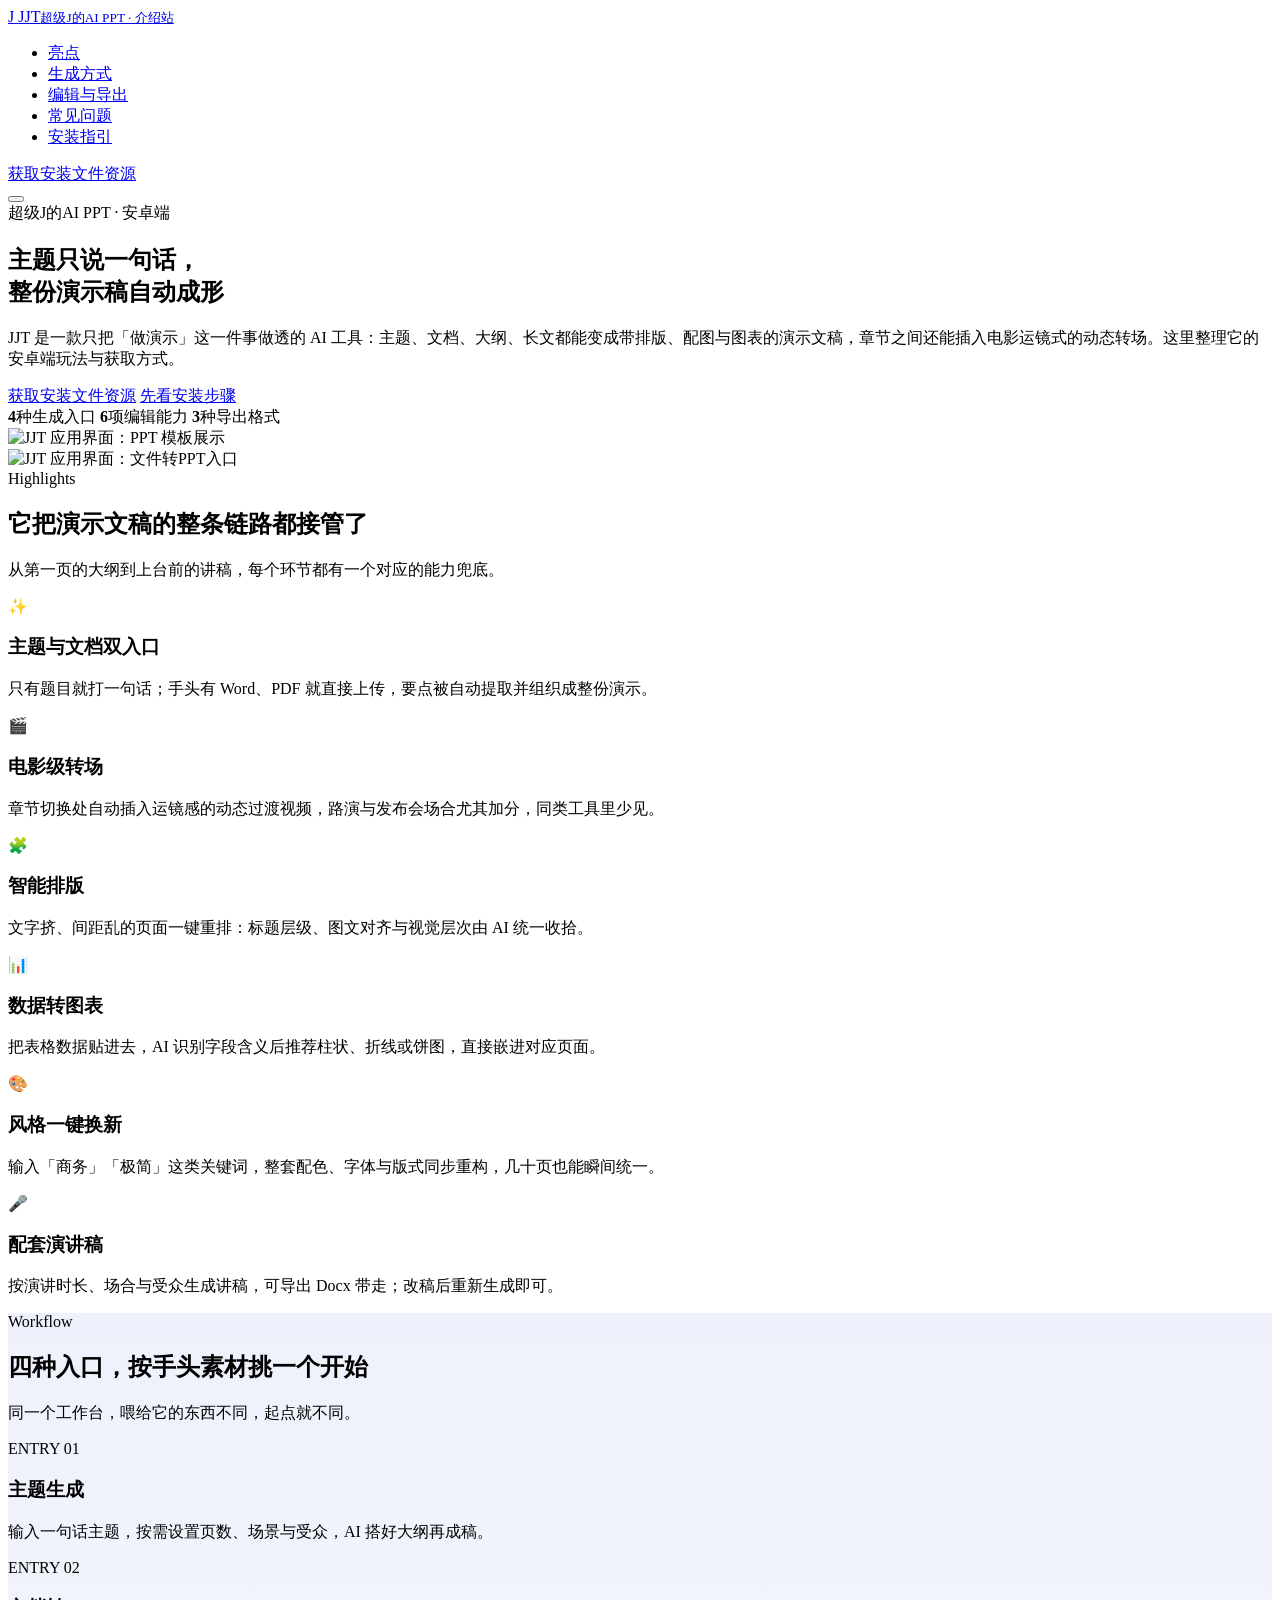
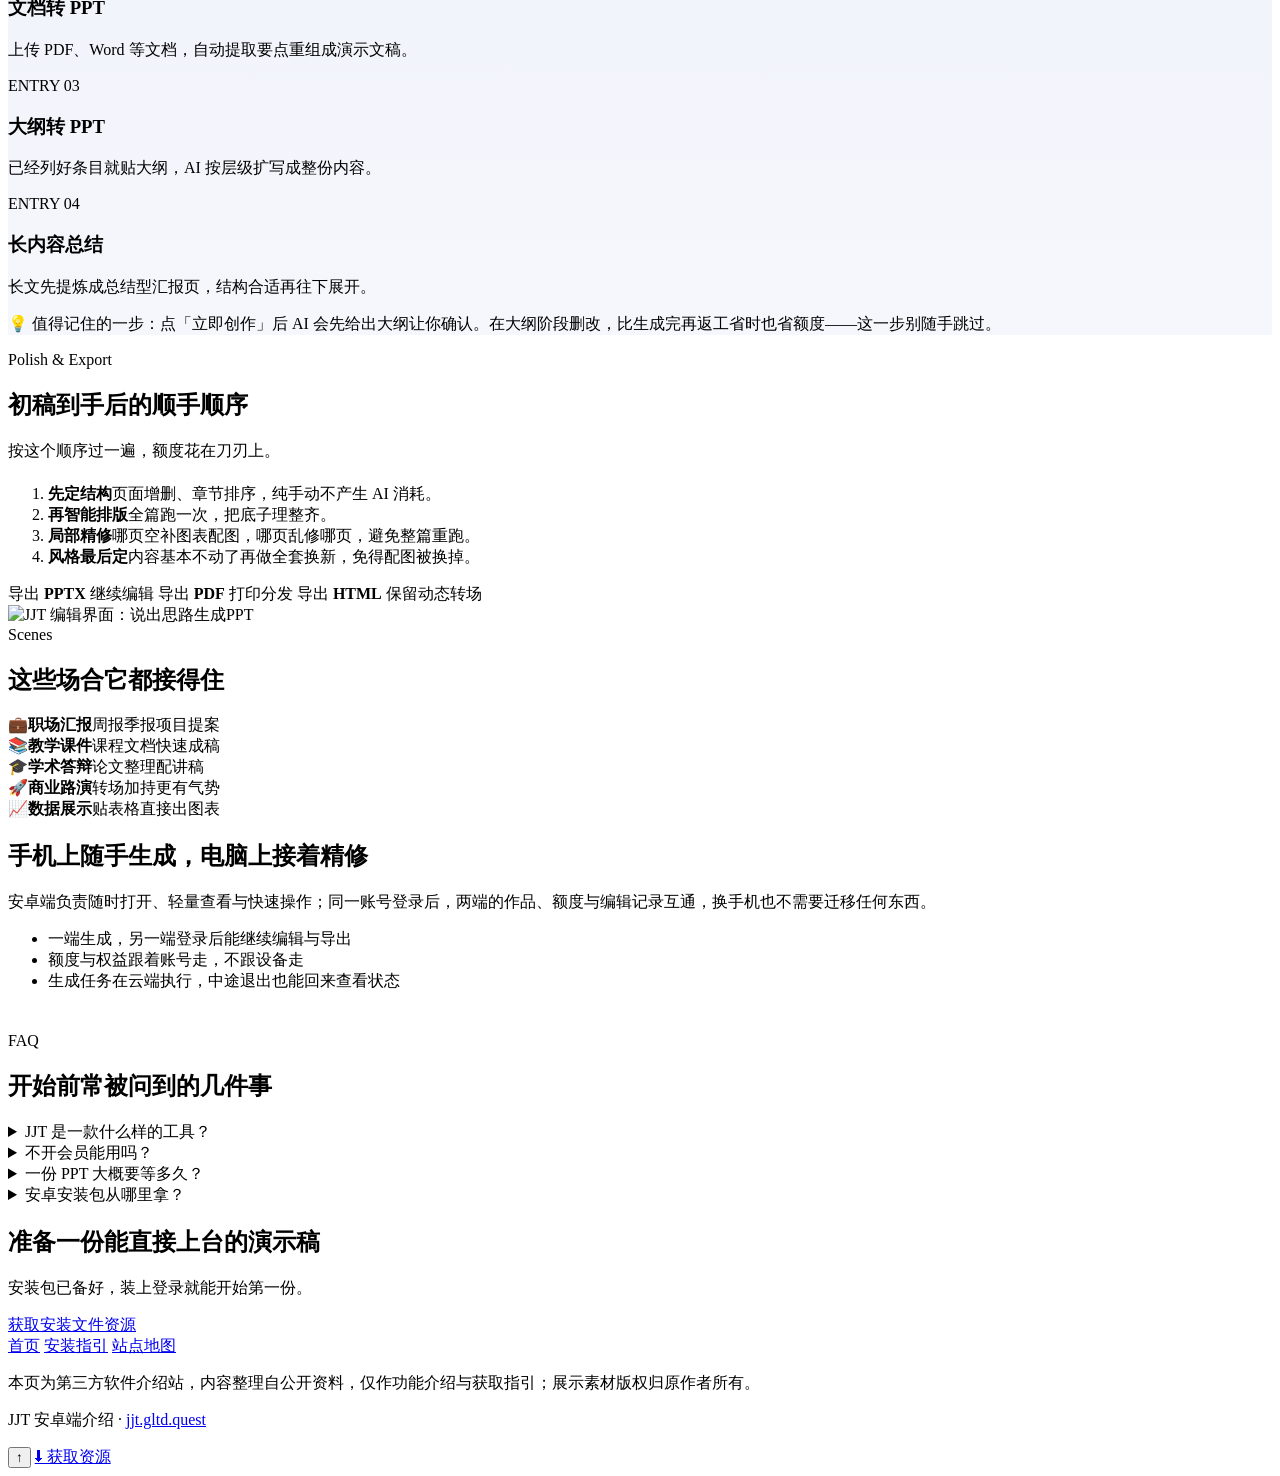
==== index.html @ 63a5462c "update" ====
<!DOCTYPE html>
<html lang="zh-CN">
<head>
  <meta charset="UTF-8">
  <meta name="viewport" content="width=device-width, initial-scale=1.0">
  <title>JJT 安卓端 · 一句话主题，交出一整份演示稿 | 超级J的AI PPT 介绍</title>
  <meta name="description" content="JJT（超级J的AI PPT）安卓端怎么用、有什么亮点：四种生成入口、电影级转场、智能排版与数据转图表一次讲清，附安卓安装文件资源的获取入口与安装步骤。">
  <link rel="icon" href="/assets/img/favicon.svg" type="image/svg+xml">
  <link rel="preconnect" href="https://fonts.googleapis.com">
  <link rel="preconnect" href="https://fonts.gstatic.com" crossorigin>
  <link href="https://fonts.googleapis.com/css2?family=Space+Grotesk:wght@500;700&display=swap" rel="stylesheet">
  <link rel="stylesheet" href="/assets/css/style.css">
</head>
<body>

<header class="site-header">
  <div class="wrap header-in">
    <a class="brand" href="/">
      <span class="logo-dot">J</span>
      <span>JJT<small>超级J的AI PPT · 介绍站</small></span>
    </a>
    <nav class="site-nav" aria-label="站内导航">
      <ul>
        <li><a href="#highlights">亮点</a></li>
        <li><a href="#ways">生成方式</a></li>
        <li><a href="#edit">编辑与导出</a></li>
        <li><a href="#faq">常见问题</a></li>
        <li><a href="/download.html">安装指引</a></li>
      </ul>
    </nav>
    <div class="header-cta">
      <a class="btn btn-primary btn-sm" data-link="download" href="#">获取安装文件资源</a>
    </div>
    <button class="nav-toggle" aria-label="打开菜单" aria-expanded="false"><span></span></button>
  </div>
</header>

<!-- 首屏 -->
<section class="stage">
  <div class="wrap hero">
    <div>
      <span class="kicker"><span class="dot"></span>超级J的AI PPT · 安卓端</span>
      <h1>主题只说一句话，<br>整份演示稿<span class="hl">自动成形</span></h1>
      <p class="lead">JJT 是一款只把「做演示」这一件事做透的 AI 工具：主题、文档、大纲、长文都能变成带排版、配图与图表的演示文稿，章节之间还能插入电影运镜式的动态转场。这里整理它的安卓端玩法与获取方式。</p>
      <div class="hero-actions">
        <a class="btn btn-primary" data-link="download" href="#">获取安装文件资源</a>
        <a class="btn btn-ghost-light" href="/download.html">先看安装步骤</a>
      </div>
      <div class="hero-facts">
        <span><b>4</b>种生成入口</span>
        <span><b>6</b>项编辑能力</span>
        <span><b>3</b>种导出格式</span>
      </div>
    </div>
    <div class="hero-shots" aria-hidden="true">
      <div class="phone tilt-a"><img src="/assets/img/01_409x732.jpeg" width="409" height="732" alt="JJT 应用界面：PPT 模板展示" loading="lazy"></div>
      <div class="phone tilt-b"><img src="/assets/img/02_409x732.jpeg" width="409" height="732" alt="JJT 应用界面：文件转PPT入口" loading="lazy"></div>
    </div>
  </div>
</section>

<!-- 亮点 -->
<section class="section" id="highlights">
  <div class="wrap">
    <div class="section-head">
      <span class="tag">Highlights</span>
      <h2>它把演示文稿的整条链路都接管了</h2>
      <p>从第一页的大纲到上台前的讲稿，每个环节都有一个对应的能力兜底。</p>
    </div>
    <div class="grid-6">
      <div class="slide-card feat">
        <div class="ico">✨</div>
        <h3>主题与文档双入口</h3>
        <p>只有题目就打一句话；手头有 Word、PDF 就直接上传，要点被自动提取并组织成整份演示。</p>
      </div>
      <div class="slide-card feat">
        <div class="ico">🎬</div>
        <h3>电影级转场</h3>
        <p>章节切换处自动插入运镜感的动态过渡视频，路演与发布会场合尤其加分，同类工具里少见。</p>
      </div>
      <div class="slide-card feat">
        <div class="ico">🧩</div>
        <h3>智能排版</h3>
        <p>文字挤、间距乱的页面一键重排：标题层级、图文对齐与视觉层次由 AI 统一收拾。</p>
      </div>
      <div class="slide-card feat">
        <div class="ico">📊</div>
        <h3>数据转图表</h3>
        <p>把表格数据贴进去，AI 识别字段含义后推荐柱状、折线或饼图，直接嵌进对应页面。</p>
      </div>
      <div class="slide-card feat">
        <div class="ico">🎨</div>
        <h3>风格一键换新</h3>
        <p>输入「商务」「极简」这类关键词，整套配色、字体与版式同步重构，几十页也能瞬间统一。</p>
      </div>
      <div class="slide-card feat">
        <div class="ico">🎤</div>
        <h3>配套演讲稿</h3>
        <p>按演讲时长、场合与受众生成讲稿，可导出 Docx 带走；改稿后重新生成即可。</p>
      </div>
    </div>
  </div>
</section>

<!-- 生成方式 -->
<section class="section" id="ways" style="background: linear-gradient(180deg,#eef1fb,#f6f7fc);">
  <div class="wrap">
    <div class="section-head">
      <span class="tag">Workflow</span>
      <h2>四种入口，按手头素材挑一个开始</h2>
      <p>同一个工作台，喂给它的东西不同，起点就不同。</p>
    </div>
    <div class="ways">
      <div class="way">
        <span class="no">ENTRY 01</span>
        <h3>主题生成</h3>
        <p>输入一句话主题，按需设置页数、场景与受众，AI 搭好大纲再成稿。</p>
      </div>
      <div class="way">
        <span class="no">ENTRY 02</span>
        <h3>文档转 PPT</h3>
        <p>上传 PDF、Word 等文档，自动提取要点重组成演示文稿。</p>
      </div>
      <div class="way">
        <span class="no">ENTRY 03</span>
        <h3>大纲转 PPT</h3>
        <p>已经列好条目就贴大纲，AI 按层级扩写成整份内容。</p>
      </div>
      <div class="way">
        <span class="no">ENTRY 04</span>
        <h3>长内容总结</h3>
        <p>长文先提炼成总结型汇报页，结构合适再往下展开。</p>
      </div>
    </div>
    <p class="way-note">💡 值得记住的一步：点「立即创作」后 AI 会先给出大纲让你确认。在大纲阶段删改，比生成完再返工省时也省额度——这一步别随手跳过。</p>
  </div>
</section>

<!-- 编辑与导出 -->
<section class="section" id="edit">
  <div class="wrap split">
    <div>
      <div class="section-head" style="margin-bottom:22px;">
        <span class="tag">Polish &amp; Export</span>
        <h2>初稿到手后的顺手顺序</h2>
        <p>按这个顺序过一遍，额度花在刀刃上。</p>
      </div>
      <ol class="order-list">
        <li><b>先定结构</b><span>页面增删、章节排序，纯手动不产生 AI 消耗。</span></li>
        <li><b>再智能排版</b><span>全篇跑一次，把底子理整齐。</span></li>
        <li><b>局部精修</b><span>哪页空补图表配图，哪页乱修哪页，避免整篇重跑。</span></li>
        <li><b>风格最后定</b><span>内容基本不动了再做全套换新，免得配图被换掉。</span></li>
      </ol>
      <div class="export-chips">
        <span class="chip">导出 <b>PPTX</b> 继续编辑</span>
        <span class="chip">导出 <b>PDF</b> 打印分发</span>
        <span class="chip">导出 <b>HTML</b> 保留动态转场</span>
      </div>
    </div>
    <div class="phone-inline">
      <img src="/assets/img/04_411x731.jpeg" width="411" height="731" alt="JJT 编辑界面：说出思路生成PPT" loading="lazy">
    </div>
  </div>
</section>

<!-- 场景 -->
<section class="section" style="padding-top:0;">
  <div class="wrap">
    <div class="section-head">
      <span class="tag">Scenes</span>
      <h2>这些场合它都接得住</h2>
    </div>
    <div class="scenes">
      <div class="scene"><span class="em">💼</span><b>职场汇报</b><span>周报季报项目提案</span></div>
      <div class="scene"><span class="em">📚</span><b>教学课件</b><span>课程文档快速成稿</span></div>
      <div class="scene"><span class="em">🎓</span><b>学术答辩</b><span>论文整理配讲稿</span></div>
      <div class="scene"><span class="em">🚀</span><b>商业路演</b><span>转场加持更有气势</span></div>
      <div class="scene"><span class="em">📈</span><b>数据展示</b><span>贴表格直接出图表</span></div>
    </div>
  </div>
</section>

<!-- 双端协同 -->
<section class="section" style="padding-top:0;">
  <div class="wrap">
    <div class="duo">
      <div>
        <h2>手机上随手生成，电脑上接着精修</h2>
        <p>安卓端负责随时打开、轻量查看与快速操作；同一账号登录后，两端的作品、额度与编辑记录互通，换手机也不需要迁移任何东西。</p>
      </div>
      <ul class="duo-points">
        <li>一端生成，另一端登录后能继续编辑与导出</li>
        <li>额度与权益跟着账号走，不跟设备走</li>
        <li>生成任务在云端执行，中途退出也能回来查看状态</li>
      </ul>
    </div>
  </div>
</section>

<!-- FAQ -->
<section class="section" id="faq" style="padding-top:24px;">
  <div class="wrap">
    <div class="section-head">
      <span class="tag">FAQ</span>
      <h2>开始前常被问到的几件事</h2>
    </div>
    <div class="faq">
      <details>
        <summary>JJT 是一款什么样的工具？</summary>
        <div class="faq-body">它是 360 在 2026 年推出的 AI 演示工具（口号「超级J的AI PPT」），只专注演示文稿这一件事：从一句话生成、文档转换，到排版、配图、图表、转场与讲稿，整条链路都在这一个场景里。</div>
      </details>
      <details>
        <summary>不开会员能用吗？</summary>
        <div class="faq-body">有免费试用额度，走通一两份中等规模 PPT 的生成加一轮编辑够用；有学籍的话做一次学生认证还能一次性多领一笔额度。高频使用再看会员档位。</div>
      </details>
      <details>
        <summary>一份 PPT 大概要等多久？</summary>
        <div class="faq-body">取决于主题复杂度与页数，公开实测从一两分钟到十几分钟都有。等待期间任务在云端跑，别中途杀掉应用；长文档建议先走「长内容总结」确认结构再展开。</div>
      </details>
      <details>
        <summary>安卓安装包从哪里拿？</summary>
        <div class="faq-body">本站的「获取安装文件资源」按钮指向夸克网盘的分享页，转存到自己的网盘后即可下载 APK。安装步骤与常见问题都整理在<a href="/download.html">安装指引页</a>。</div>
      </details>
    </div>
  </div>
</section>

<!-- CTA -->
<section class="section" style="padding-top:0;">
  <div class="wrap cta-band">
    <h2>准备一份能直接上台的演示稿</h2>
    <p>安装包已备好，装上登录就能开始第一份。</p>
    <a class="btn btn-primary" data-link="download" href="#">获取安装文件资源</a>
  </div>
</section>

<footer class="site-footer">
  <div class="wrap footer-in">
    <div class="foot-nav">
      <a href="/">首页</a>
      <a href="/download.html">安装指引</a>
      <a href="/sitemap.xml">站点地图</a>
    </div>
    <p>本页为第三方软件介绍站，内容整理自公开资料，仅作功能介绍与获取指引；展示素材版权归原作者所有。</p>
    <p>JJT 安卓端介绍 · <a href="https://jjt.gltd.quest/">jjt.gltd.quest</a></p>
  </div>
</footer>

<!-- 右下角浮动按钮 -->
<div class="fab-wrap">
  <button class="fab fab-top" aria-label="返回顶部">↑</button>
  <a class="fab fab-dl" data-link="download" href="#" aria-label="获取安装文件资源">⬇ 获取资源</a>
</div>

<script src="/assets/js/links.js"></script>
<script src="/assets/js/main.js"></script>
</body>
</html>
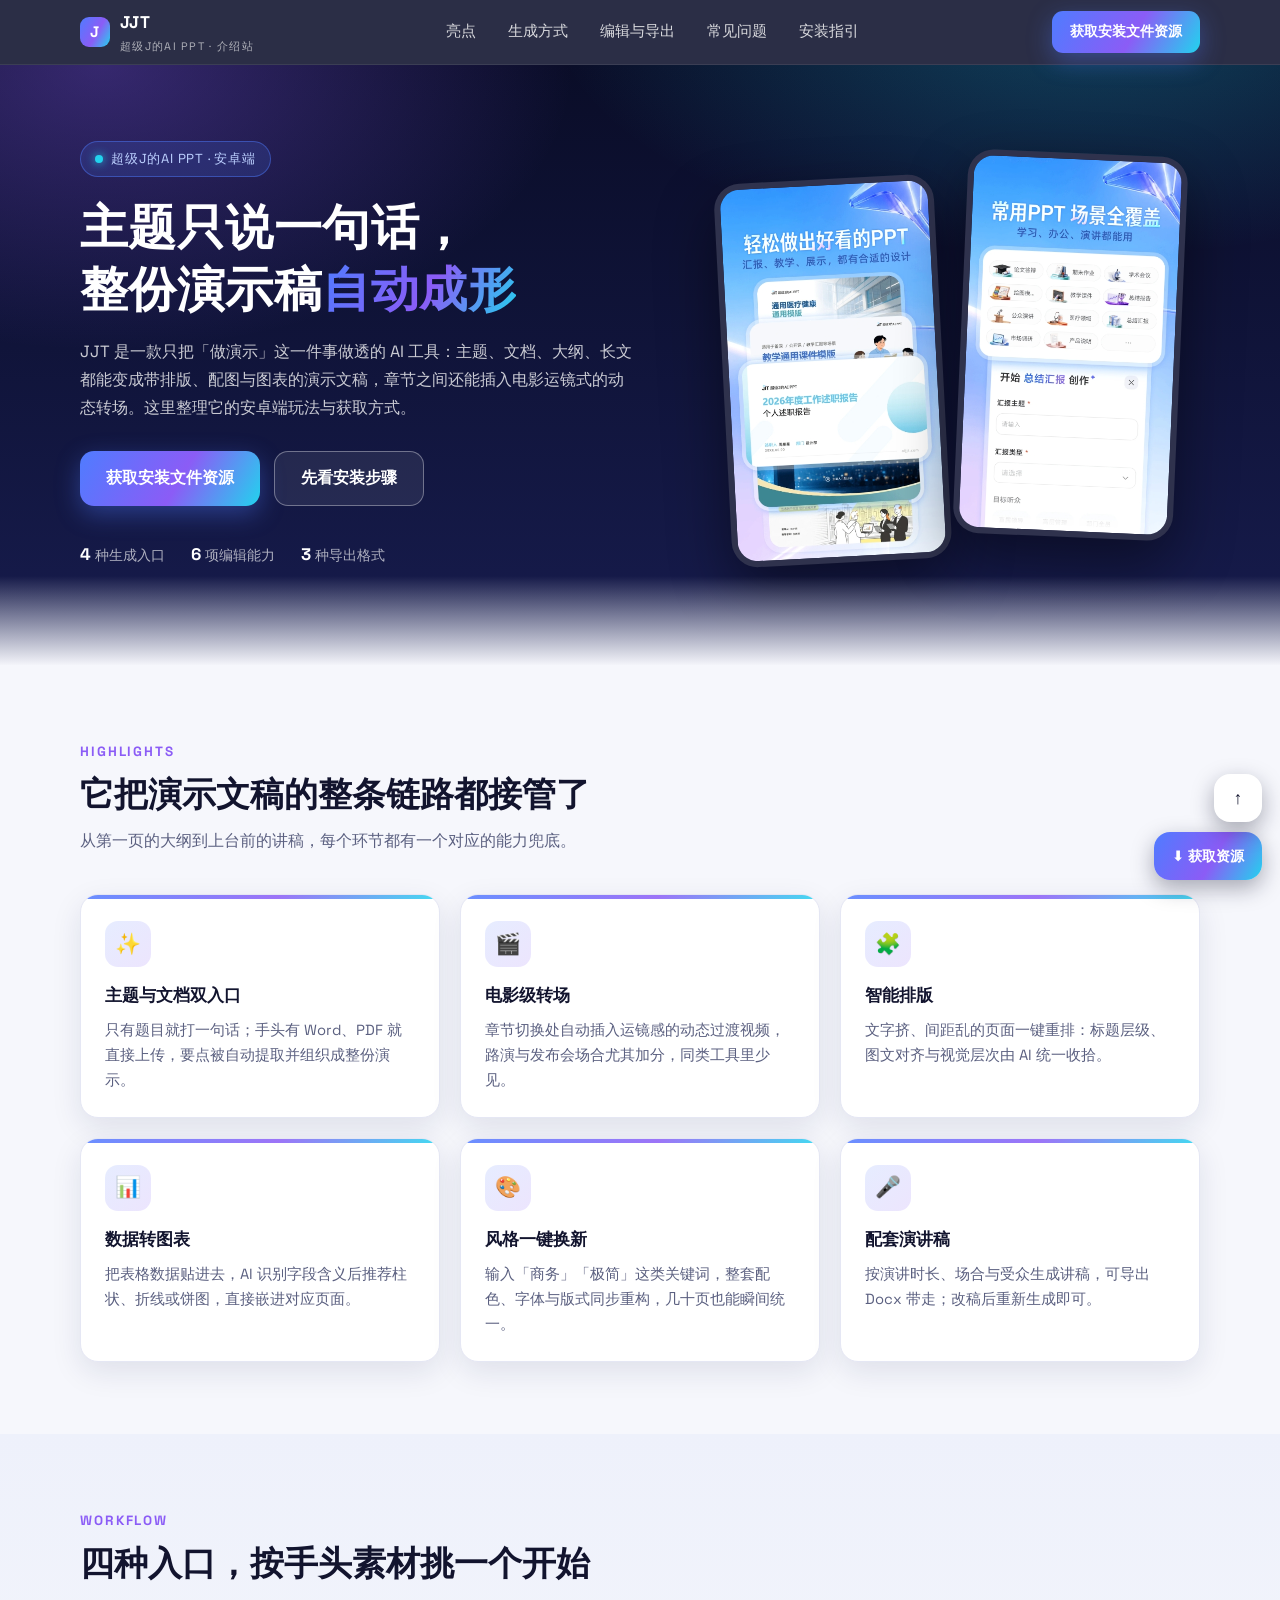
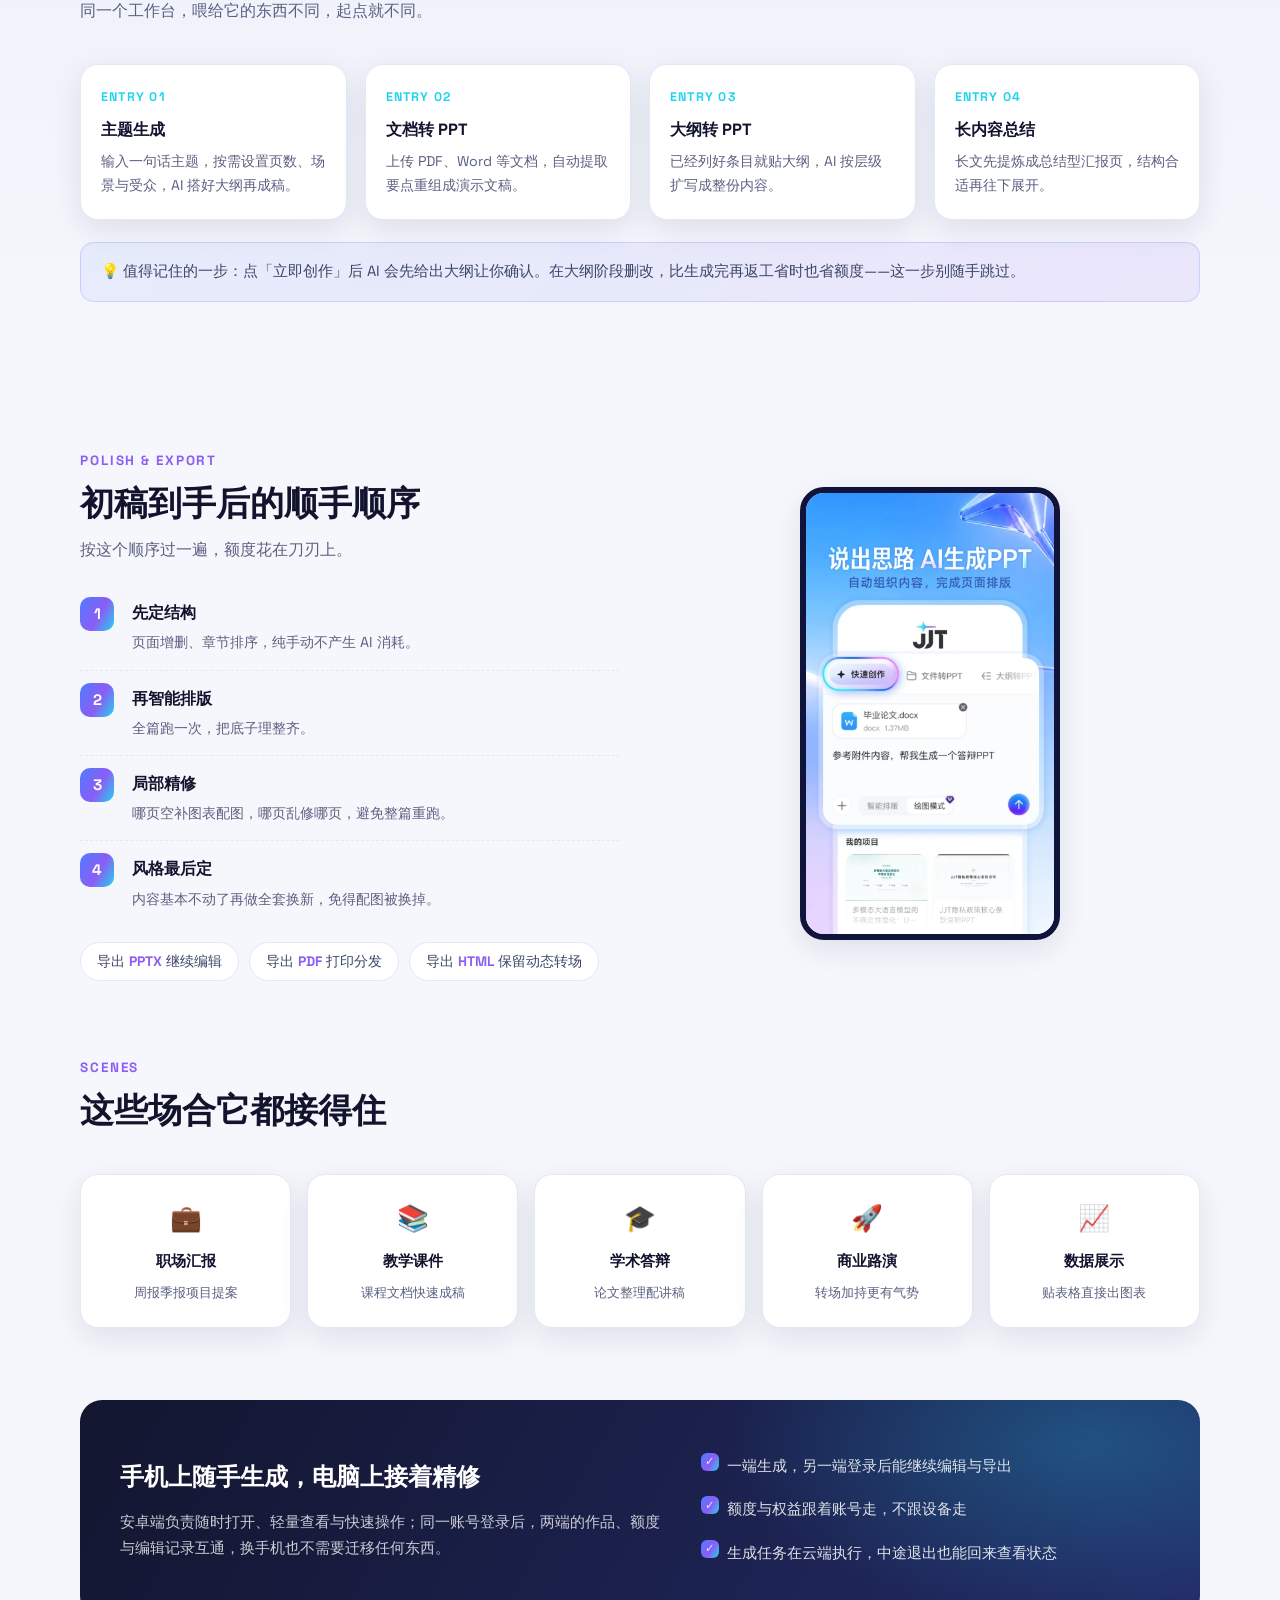
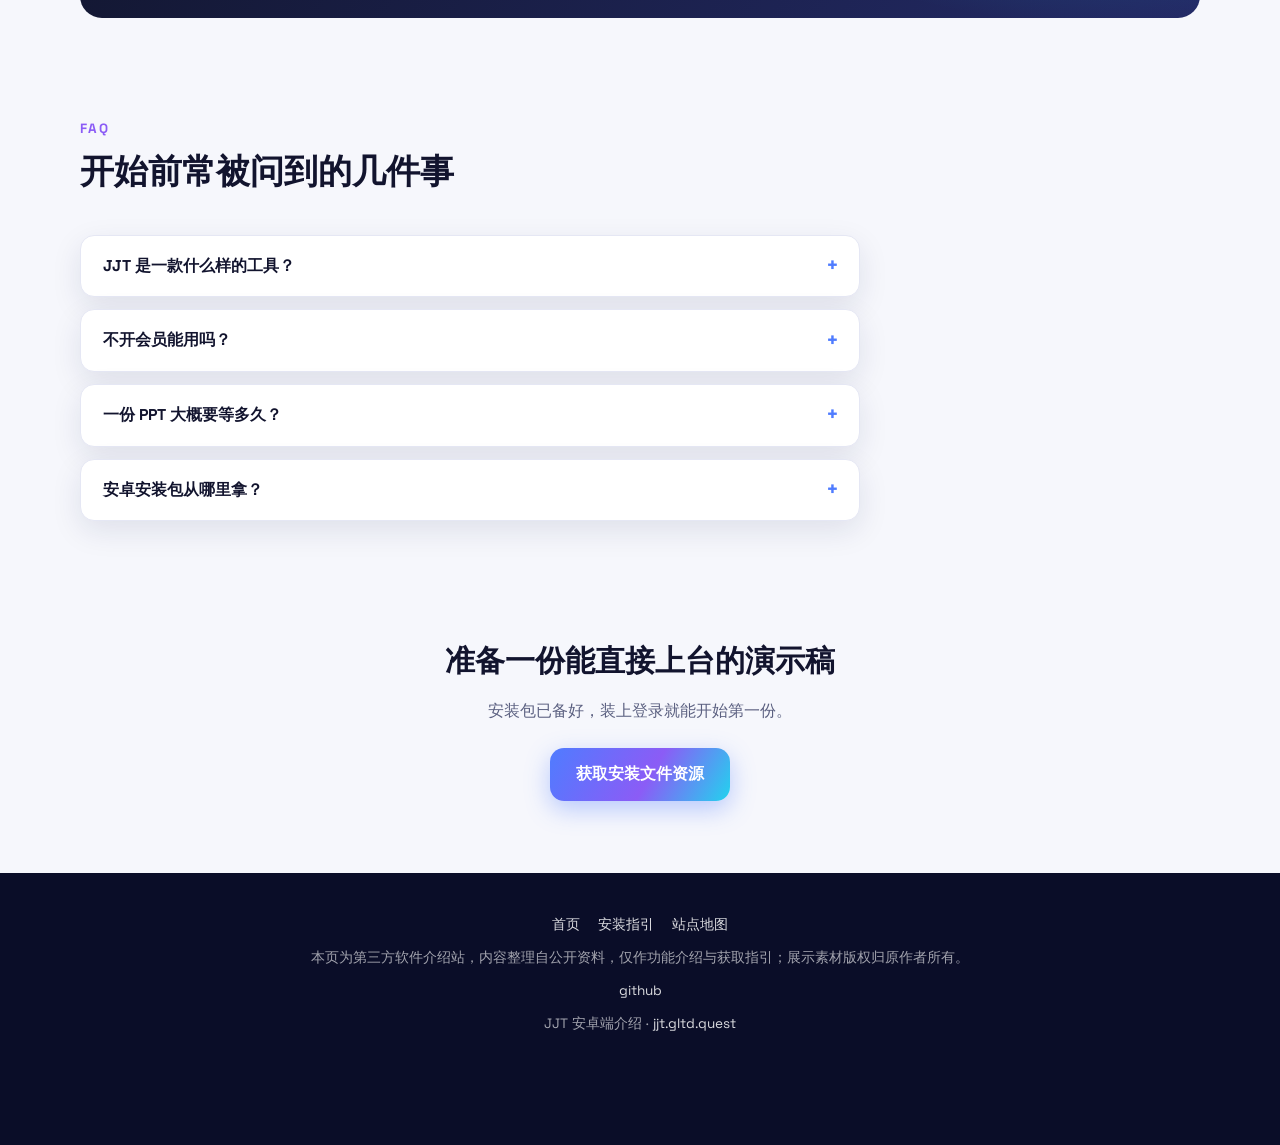
==== commit c0473b37: "update" ====
--- a/index.html
+++ b/index.html
@@ -242,6 +242,7 @@
       <a href="/sitemap.xml">站点地图</a>
     </div>
     <p>本页为第三方软件介绍站，内容整理自公开资料，仅作功能介绍与获取指引；展示素材版权归原作者所有。</p>
+    <p><a href="https://github.com/alipymanbu/jjt.gltd.quest">github</a></p>
     <p>JJT 安卓端介绍 · <a href="https://jjt.gltd.quest/">jjt.gltd.quest</a></p>
   </div>
 </footer>
--- a/assets/css/style.css
+++ b/assets/css/style.css
@@ -0,0 +1,683 @@
+/* =========================================================
+   JJT 介绍站 · 「放映厅」主题
+   深蓝紫舞台 + 极光渐变 + 幻灯片框母题
+   ========================================================= */
+:root {
+  --ink: #12142e;
+  --muted: #5b6080;
+  --stage-1: #0a0d28;
+  --stage-2: #171c4e;
+  --acc-blue: #4f7cff;
+  --acc-violet: #8b5cf6;
+  --acc-cyan: #22d3ee;
+  --bg: #f6f7fc;
+  --card: #ffffff;
+  --line: #e5e7f4;
+  --grad: linear-gradient(120deg, var(--acc-blue), var(--acc-violet) 55%, var(--acc-cyan));
+  --radius: 18px;
+  --shadow: 0 10px 30px rgba(23, 28, 78, 0.10);
+}
+
+* { box-sizing: border-box; margin: 0; padding: 0; }
+
+html { scroll-behavior: smooth; }
+
+body {
+  font-family: "Space Grotesk", "PingFang SC", "Hiragino Sans GB", "Microsoft YaHei", system-ui, sans-serif;
+  color: var(--ink);
+  background: var(--bg);
+  line-height: 1.7;
+  -webkit-font-smoothing: antialiased;
+}
+
+img { max-width: 100%; height: auto; display: block; }
+
+a { color: var(--acc-blue); text-decoration: none; }
+a:hover { text-decoration: underline; }
+
+.wrap { width: min(1120px, 92%); margin: 0 auto; }
+
+/* ---------- 顶部导航 ---------- */
+.site-header {
+  position: sticky;
+  top: 0;
+  z-index: 60;
+  background: rgba(10, 13, 40, 0.86);
+  backdrop-filter: blur(12px);
+  border-bottom: 1px solid rgba(255, 255, 255, 0.08);
+}
+
+.header-in {
+  display: flex;
+  align-items: center;
+  justify-content: space-between;
+  gap: 16px;
+  min-height: 64px;
+}
+
+.brand {
+  display: inline-flex;
+  align-items: center;
+  gap: 10px;
+  color: #fff;
+  font-weight: 700;
+  font-size: 1.06rem;
+  letter-spacing: 0.02em;
+  text-decoration: none;
+}
+.brand:hover { text-decoration: none; }
+
+.brand .logo-dot {
+  width: 30px; height: 30px;
+  border-radius: 9px;
+  background: var(--grad);
+  display: inline-flex;
+  align-items: center;
+  justify-content: center;
+  color: #fff;
+  font-weight: 700;
+  font-size: 0.95rem;
+}
+
+.brand small {
+  display: block;
+  font-size: 0.68rem;
+  font-weight: 400;
+  color: rgba(255, 255, 255, 0.62);
+  letter-spacing: 0.12em;
+}
+
+.site-nav ul {
+  display: flex;
+  align-items: center;
+  gap: 4px;
+  list-style: none;
+}
+
+.site-nav a {
+  display: block;
+  padding: 8px 14px;
+  border-radius: 10px;
+  color: rgba(255, 255, 255, 0.82);
+  font-size: 0.92rem;
+}
+.site-nav a:hover {
+  color: #fff;
+  background: rgba(255, 255, 255, 0.08);
+  text-decoration: none;
+}
+
+.header-cta {
+  flex-shrink: 0;
+}
+
+.nav-toggle {
+  display: none;
+  background: rgba(255, 255, 255, 0.10);
+  border: 1px solid rgba(255, 255, 255, 0.22);
+  border-radius: 10px;
+  width: 42px;
+  height: 38px;
+  cursor: pointer;
+  position: relative;
+}
+.nav-toggle span,
+.nav-toggle::before,
+.nav-toggle::after {
+  content: "";
+  position: absolute;
+  left: 10px;
+  right: 10px;
+  height: 2px;
+  border-radius: 2px;
+  background: #fff;
+  transition: transform 0.25s ease, opacity 0.25s ease;
+}
+.nav-toggle::before { top: 11px; }
+.nav-toggle span { top: 18px; }
+.nav-toggle::after { top: 25px; }
+.nav-open .nav-toggle::before { transform: translateY(7px) rotate(45deg); }
+.nav-open .nav-toggle span { opacity: 0; }
+.nav-open .nav-toggle::after { transform: translateY(-7px) rotate(-45deg); }
+
+/* ---------- 按钮 ---------- */
+.btn {
+  display: inline-flex;
+  align-items: center;
+  justify-content: center;
+  gap: 8px;
+  padding: 13px 26px;
+  border-radius: 14px;
+  font-weight: 700;
+  font-size: 0.98rem;
+  border: none;
+  cursor: pointer;
+  transition: transform 0.15s ease, box-shadow 0.15s ease;
+}
+.btn:hover { text-decoration: none; transform: translateY(-2px); }
+
+.btn-primary {
+  background: var(--grad);
+  color: #fff;
+  box-shadow: 0 8px 24px rgba(79, 124, 255, 0.38);
+}
+
+.btn-ghost-light {
+  background: rgba(255, 255, 255, 0.08);
+  color: #fff;
+  border: 1px solid rgba(255, 255, 255, 0.35);
+}
+
+.btn-ghost {
+  background: #fff;
+  color: var(--acc-blue);
+  border: 1.5px solid var(--acc-blue);
+}
+
+.btn-sm { padding: 9px 18px; font-size: 0.88rem; border-radius: 11px; }
+
+/* ---------- 舞台首屏 ---------- */
+.stage {
+  position: relative;
+  background:
+    radial-gradient(900px 420px at 85% -10%, rgba(34, 211, 238, 0.28), transparent 60%),
+    radial-gradient(760px 460px at 8% 0%, rgba(139, 92, 246, 0.34), transparent 62%),
+    linear-gradient(180deg, var(--stage-1), var(--stage-2));
+  color: #fff;
+  overflow: hidden;
+}
+
+.stage::after {
+  content: "";
+  position: absolute;
+  inset: auto 0 -1px 0;
+  height: 90px;
+  background: linear-gradient(180deg, transparent, var(--bg));
+  pointer-events: none;
+}
+
+.hero {
+  display: grid;
+  grid-template-columns: 1.15fr 1fr;
+  gap: 48px;
+  align-items: center;
+  padding: 76px 0 96px;
+}
+
+.kicker {
+  display: inline-flex;
+  align-items: center;
+  gap: 8px;
+  padding: 6px 14px;
+  border-radius: 999px;
+  background: rgba(79, 124, 255, 0.16);
+  border: 1px solid rgba(79, 124, 255, 0.45);
+  color: #bcd0ff;
+  font-size: 0.82rem;
+  letter-spacing: 0.06em;
+  margin-bottom: 20px;
+}
+
+.kicker .dot {
+  width: 8px; height: 8px;
+  border-radius: 50%;
+  background: var(--acc-cyan);
+  box-shadow: 0 0 10px var(--acc-cyan);
+}
+
+.hero h1 {
+  font-size: clamp(1.9rem, 4vw, 3rem);
+  line-height: 1.28;
+  letter-spacing: 0.01em;
+  margin-bottom: 18px;
+}
+
+.hero h1 .hl {
+  background: var(--grad);
+  -webkit-background-clip: text;
+  background-clip: text;
+  color: transparent;
+}
+
+.hero .lead {
+  color: rgba(255, 255, 255, 0.78);
+  font-size: 1.02rem;
+  max-width: 34em;
+  margin-bottom: 30px;
+}
+
+.hero-actions { display: flex; flex-wrap: wrap; gap: 14px; margin-bottom: 34px; }
+
+.hero-facts {
+  display: flex;
+  flex-wrap: wrap;
+  gap: 10px 26px;
+  color: rgba(255, 255, 255, 0.66);
+  font-size: 0.86rem;
+}
+.hero-facts b { color: #fff; font-size: 1.05rem; margin-right: 4px; }
+
+/* 手机框展示 */
+.hero-shots {
+  position: relative;
+  display: flex;
+  justify-content: center;
+  gap: 18px;
+}
+
+.phone {
+  width: 46%;
+  max-width: 220px;
+  border-radius: 26px;
+  border: 6px solid rgba(255, 255, 255, 0.14);
+  box-shadow: 0 24px 60px rgba(0, 0, 0, 0.45);
+  overflow: hidden;
+  background: #0d1030;
+}
+
+.phone img { width: 100%; }
+
+.phone.tilt-a { transform: rotate(-3deg) translateY(16px); }
+.phone.tilt-b { transform: rotate(2.5deg) translateY(-10px); }
+
+/* ---------- 通用区块 ---------- */
+.section { padding: 72px 0; }
+.section-head { max-width: 40em; margin-bottom: 40px; }
+.section-head .tag {
+  color: var(--acc-violet);
+  font-weight: 700;
+  font-size: 0.84rem;
+  letter-spacing: 0.14em;
+  text-transform: uppercase;
+}
+.section-head h2 {
+  font-size: clamp(1.5rem, 3vw, 2.1rem);
+  line-height: 1.35;
+  margin: 8px 0 10px;
+}
+.section-head p { color: var(--muted); }
+
+/* 幻灯片卡片 */
+.slide-card {
+  background: var(--card);
+  border: 1px solid var(--line);
+  border-radius: var(--radius);
+  box-shadow: var(--shadow);
+  overflow: hidden;
+}
+
+/* ---------- 功能亮点 ---------- */
+.grid-6 {
+  display: grid;
+  grid-template-columns: repeat(3, 1fr);
+  gap: 20px;
+}
+
+.feat {
+  padding: 26px 24px 24px;
+  position: relative;
+}
+.feat::before {
+  content: "";
+  position: absolute;
+  top: 0; left: 0; right: 0;
+  height: 4px;
+  background: var(--grad);
+  opacity: 0.85;
+}
+.feat .ico {
+  width: 46px; height: 46px;
+  border-radius: 13px;
+  display: flex;
+  align-items: center;
+  justify-content: center;
+  font-size: 1.3rem;
+  background: linear-gradient(135deg, rgba(79, 124, 255, 0.14), rgba(139, 92, 246, 0.16));
+  margin-bottom: 14px;
+}
+.feat h3 { font-size: 1.06rem; margin-bottom: 8px; }
+.feat p { color: var(--muted); font-size: 0.92rem; }
+
+/* ---------- 生成方式（横排幻灯片） ---------- */
+.ways {
+  display: grid;
+  grid-template-columns: repeat(4, 1fr);
+  gap: 18px;
+}
+
+.way {
+  padding: 22px 20px;
+  border-radius: var(--radius);
+  background: var(--card);
+  border: 1px solid var(--line);
+  box-shadow: var(--shadow);
+  position: relative;
+}
+.way .no {
+  font-size: 0.78rem;
+  font-weight: 700;
+  letter-spacing: 0.1em;
+  color: var(--acc-cyan);
+  margin-bottom: 8px;
+  display: block;
+}
+.way h3 { font-size: 1.02rem; margin-bottom: 6px; }
+.way p { color: var(--muted); font-size: 0.88rem; }
+
+.way-note {
+  margin-top: 22px;
+  padding: 16px 20px;
+  border-radius: 14px;
+  background: linear-gradient(120deg, rgba(79, 124, 255, 0.08), rgba(139, 92, 246, 0.10));
+  border: 1px solid rgba(79, 124, 255, 0.22);
+  color: #3c4668;
+  font-size: 0.92rem;
+}
+
+/* ---------- 编辑与导出（图文双列） ---------- */
+.split {
+  display: grid;
+  grid-template-columns: 1fr 1fr;
+  gap: 40px;
+  align-items: center;
+}
+
+.split .phone-inline {
+  width: min(260px, 70%);
+  margin: 0 auto;
+  border-radius: 24px;
+  border: 6px solid #10133a;
+  box-shadow: var(--shadow);
+  overflow: hidden;
+}
+
+.order-list { list-style: none; counter-reset: step; }
+.order-list li {
+  counter-increment: step;
+  position: relative;
+  padding: 14px 0 14px 52px;
+  border-bottom: 1px dashed var(--line);
+}
+.order-list li:last-child { border-bottom: none; }
+.order-list li::before {
+  content: counter(step);
+  position: absolute;
+  left: 0; top: 12px;
+  width: 34px; height: 34px;
+  border-radius: 10px;
+  background: var(--grad);
+  color: #fff;
+  font-weight: 700;
+  display: flex;
+  align-items: center;
+  justify-content: center;
+  font-size: 0.95rem;
+}
+.order-list b { display: block; margin-bottom: 2px; }
+.order-list span { color: var(--muted); font-size: 0.9rem; }
+
+.export-chips { display: flex; flex-wrap: wrap; gap: 10px; margin-top: 16px; }
+.chip {
+  padding: 7px 16px;
+  border-radius: 999px;
+  background: #fff;
+  border: 1px solid var(--line);
+  font-size: 0.86rem;
+  color: #3c4668;
+}
+.chip b { color: var(--acc-violet); }
+
+/* ---------- 场景 ---------- */
+.scenes {
+  display: grid;
+  grid-template-columns: repeat(5, 1fr);
+  gap: 16px;
+}
+.scene {
+  padding: 22px 14px;
+  text-align: center;
+  border-radius: var(--radius);
+  background: var(--card);
+  border: 1px solid var(--line);
+  box-shadow: var(--shadow);
+}
+.scene .em { font-size: 1.6rem; display: block; margin-bottom: 8px; }
+.scene b { font-size: 0.95rem; display: block; margin-bottom: 4px; }
+.scene span { color: var(--muted); font-size: 0.8rem; }
+
+/* ---------- 双端 ---------- */
+.duo {
+  border-radius: 22px;
+  overflow: hidden;
+  background:
+    radial-gradient(600px 300px at 90% 20%, rgba(34, 211, 238, 0.25), transparent 60%),
+    linear-gradient(120deg, #12162f, #232a66);
+  color: #fff;
+  padding: 44px 40px;
+  display: grid;
+  grid-template-columns: 1.2fr 1fr;
+  gap: 30px;
+  align-items: center;
+}
+.duo h2 { font-size: 1.5rem; margin-bottom: 12px; }
+.duo p { color: rgba(255, 255, 255, 0.78); font-size: 0.96rem; }
+.duo .duo-points { list-style: none; }
+.duo .duo-points li {
+  padding: 9px 0 9px 26px;
+  position: relative;
+  color: rgba(255, 255, 255, 0.86);
+  font-size: 0.93rem;
+}
+.duo .duo-points li::before {
+  content: "✓";
+  position: absolute;
+  left: 0; top: 9px;
+  width: 18px; height: 18px;
+  border-radius: 6px;
+  background: var(--grad);
+  font-size: 0.72rem;
+  display: flex;
+  align-items: center;
+  justify-content: center;
+}
+
+/* ---------- FAQ ---------- */
+.faq { max-width: 780px; }
+.faq details {
+  background: var(--card);
+  border: 1px solid var(--line);
+  border-radius: 14px;
+  margin-bottom: 12px;
+  box-shadow: var(--shadow);
+  overflow: hidden;
+}
+.faq summary {
+  cursor: pointer;
+  padding: 17px 22px;
+  font-weight: 700;
+  font-size: 0.98rem;
+  list-style: none;
+  position: relative;
+  padding-right: 48px;
+}
+.faq summary::-webkit-details-marker { display: none; }
+.faq summary::after {
+  content: "+";
+  position: absolute;
+  right: 20px; top: 50%;
+  transform: translateY(-50%);
+  font-size: 1.3rem;
+  color: var(--acc-blue);
+  transition: transform 0.2s ease;
+}
+.faq details[open] summary::after { transform: translateY(-50%) rotate(45deg); }
+.faq .faq-body { padding: 0 22px 18px; color: var(--muted); font-size: 0.93rem; }
+
+/* ---------- CTA 条 ---------- */
+.cta-band {
+  text-align: center;
+  padding: 30px 24px 0;
+}
+.cta-band h2 { font-size: clamp(1.4rem, 3vw, 1.9rem); margin-bottom: 10px; }
+.cta-band p { color: var(--muted); margin-bottom: 24px; }
+
+/* ---------- 页脚 ---------- */
+.site-footer {
+  background: #0a0d28;
+  color: rgba(255, 255, 255, 0.62);
+  padding: 40px 0 110px;
+  font-size: 0.85rem;
+}
+.footer-in {
+  display: flex;
+  flex-direction: column;
+  gap: 10px;
+  align-items: center;
+  text-align: center;
+}
+.footer-in a { color: rgba(255, 255, 255, 0.85); }
+.site-footer .foot-nav { display: flex; gap: 18px; flex-wrap: wrap; justify-content: center; }
+
+/* ---------- 右下角浮动按钮 ---------- */
+.fab-wrap {
+  position: fixed;
+  right: 18px;
+  bottom: 20px;
+  z-index: 80;
+  display: flex;
+  flex-direction: column;
+  gap: 10px;
+  align-items: flex-end;
+}
+.fab {
+  width: 48px;
+  height: 48px;
+  border-radius: 16px;
+  display: flex;
+  align-items: center;
+  justify-content: center;
+  border: none;
+  cursor: pointer;
+  font-size: 1.1rem;
+  box-shadow: 0 8px 22px rgba(18, 20, 46, 0.35);
+}
+.fab-top {
+  background: #fff;
+  color: var(--ink);
+  opacity: 0;
+  pointer-events: none;
+  transform: translateY(8px);
+  transition: opacity 0.25s ease, transform 0.25s ease;
+}
+.fab-top.is-shown { opacity: 1; pointer-events: auto; transform: translateY(0); }
+.fab-dl {
+  width: auto;
+  padding: 0 18px;
+  background: var(--grad);
+  color: #fff;
+  font-weight: 700;
+  font-size: 0.9rem;
+  text-decoration: none;
+  gap: 6px;
+}
+.fab-dl:hover { text-decoration: none; }
+
+/* ---------- 下载页 ---------- */
+.dl-hero {
+  text-align: center;
+  padding: 64px 0 54px;
+}
+.dl-hero h1 { font-size: clamp(1.7rem, 3.6vw, 2.4rem); margin-bottom: 14px; }
+.dl-hero .sub { color: rgba(255, 255, 255, 0.75); max-width: 36em; margin: 0 auto 26px; }
+.dl-meta {
+  display: inline-flex;
+  flex-wrap: wrap;
+  justify-content: center;
+  gap: 8px 18px;
+  color: rgba(255, 255, 255, 0.6);
+  font-size: 0.84rem;
+  margin-bottom: 30px;
+}
+.dl-meta span { white-space: nowrap; }
+.dl-actions { display: flex; justify-content: center; gap: 14px; flex-wrap: wrap; }
+.dl-actions .btn { padding: 15px 34px; font-size: 1.02rem; }
+
+.steps-grid {
+  display: grid;
+  grid-template-columns: repeat(4, 1fr);
+  gap: 18px;
+}
+.step {
+  padding: 24px 20px;
+  text-align: left;
+}
+.step .no {
+  width: 38px; height: 38px;
+  border-radius: 12px;
+  background: var(--grad);
+  color: #fff;
+  font-weight: 700;
+  display: flex;
+  align-items: center;
+  justify-content: center;
+  margin-bottom: 14px;
+}
+.step h3 { font-size: 1rem; margin-bottom: 6px; }
+.step p { color: var(--muted); font-size: 0.89rem; }
+
+.dl-faq { max-width: 760px; margin: 0 auto; }
+
+/* ---------- 响应式 ---------- */
+@media (max-width: 980px) {
+  .grid-6 { grid-template-columns: repeat(2, 1fr); }
+  .ways { grid-template-columns: repeat(2, 1fr); }
+  .scenes { grid-template-columns: repeat(3, 1fr); }
+  .steps-grid { grid-template-columns: repeat(2, 1fr); }
+  .duo { grid-template-columns: 1fr; padding: 36px 26px; }
+}
+
+@media (max-width: 820px) {
+  .site-nav {
+    position: absolute;
+    top: 100%;
+    left: 0;
+    right: 0;
+    background: rgba(10, 13, 40, 0.97);
+    border-bottom: 1px solid rgba(255, 255, 255, 0.1);
+    display: none;
+  }
+  .nav-open .site-nav { display: block; }
+  .site-nav ul {
+    flex-direction: column;
+    align-items: stretch;
+    gap: 0;
+    padding: 10px 16px 16px;
+  }
+  .site-nav a { padding: 12px 14px; font-size: 1rem; }
+  .nav-toggle { display: block; }
+  .header-cta { display: none; }
+  .nav-open .header-cta { display: block; width: 100%; padding: 0 16px 18px; }
+  .nav-open .header-cta .btn { width: 100%; }
+
+  .hero { grid-template-columns: 1fr; padding: 56px 0 72px; gap: 40px; }
+  .hero-shots { gap: 14px; }
+  .split { grid-template-columns: 1fr; gap: 26px; }
+}
+
+@media (max-width: 560px) {
+  .grid-6 { grid-template-columns: 1fr 1fr; gap: 12px; }
+  .ways { grid-template-columns: 1fr; }
+  .scenes { grid-template-columns: repeat(2, 1fr); }
+  .steps-grid { grid-template-columns: 1fr; }
+  .section { padding: 52px 0; }
+  .hero-shots { flex-wrap: wrap; }
+  .phone { width: 44%; }
+  .phone.tilt-a, .phone.tilt-b { transform: none; }
+  .duo { padding: 30px 20px; }
+}
+
+/* ---------- 动效降级 ---------- */
+@media (prefers-reduced-motion: reduce) {
+  html { scroll-behavior: auto; }
+  *, *::before, *::after { transition: none !important; animation: none !important; }
+}
